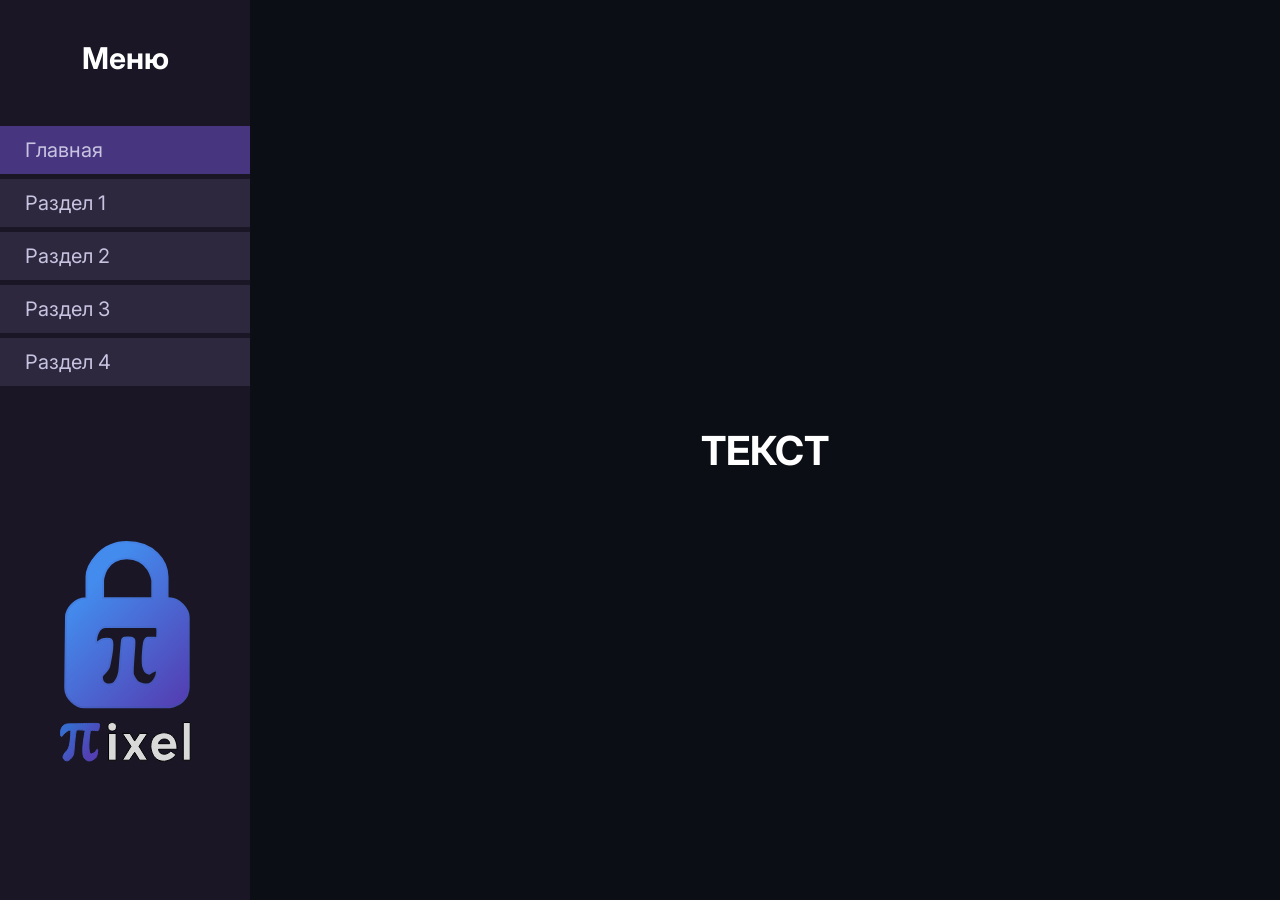
==== index.html @ 083591e0 "Add files via upload" ====
<!DOCTYPE html>
<html lang="en">
<head>
    <meta charset="UTF-8">
    <meta name="viewport" content="width=device-width, initial-scale=1.0">
    <title>Проект</title>
    <link rel="stylesheet" href="CSS/style-index.css">
    <link rel="shortcut icon" href="IMG/favicon.svg" type="image/x-icon">
</head>
<body>
    <aside class="sidebar">
        <h2 >Меню</h2>
        <nav>
            <ul>
                <li><a href="index.html" class="sidebar__active-link">Главная</a></li>
                <li><a href="section1.html">Раздел 1</a></li>
                <li><a href="section2.html">Раздел 2</a></li>
                <li><a href="section3.html">Раздел 3</a></li>
                <li><a href="section4.html">Раздел 4</a></li>
            </ul>
            <img src="IMG/logo.svg" class="logo">
        </nav>
    </aside>
    <main>
        <h1 class="main__container">ТЕКСТ</h1>
    </main>
</body>
</html>
---- CSS/style-index.css ----
@import url('https://fonts.googleapis.com/css2?family=Inter:ital,opsz,wght@0,14..32,100..900;1,14..32,100..900&display=swap');

* {
    margin: 0;
    padding: 0;
    box-sizing: border-box;
}

body {
    font-family: "Inter", sans-serif;
    font-weight: 400;
    color: #fff;
    font-size: 20px;
}

.sidebar {
    width: 250px;
    background: #1A1625;
    height: 100vh;
    padding: 20px 0;
    position: fixed;
}

.sidebar h2 {
    text-align: center;
    padding: 20px;
    margin-bottom: 30px;
}

aside nav ul {
    list-style: none;
    position: relative;
}

aside nav img {
    position: relative;
    display: block;
    margin-inline: auto;
    top: 150px;
}

aside nav ul li {
    margin-bottom: 5px;
}

aside nav ul li a {
    text-decoration: none;
    color: #C7C3E1;
    background: #2D283E;
    display: block;
    padding: 12px 25px;
    transition: all 0.3s ease;
}

aside nav ul li a:hover {
    background-color: #4a4559;
    padding-left: 35px;
}

.sidebar__active-link {
    background-color: #47367f;
}

aside nav ul li a:active {
    background-color: #47367f;
}

main {
    height: 100vh;
    margin-left: 250px;
    background-color: #0B0E14;
}

.main__container {
    display: flex;
    justify-content: center;
    align-items: center;
    height: 100vh;
}
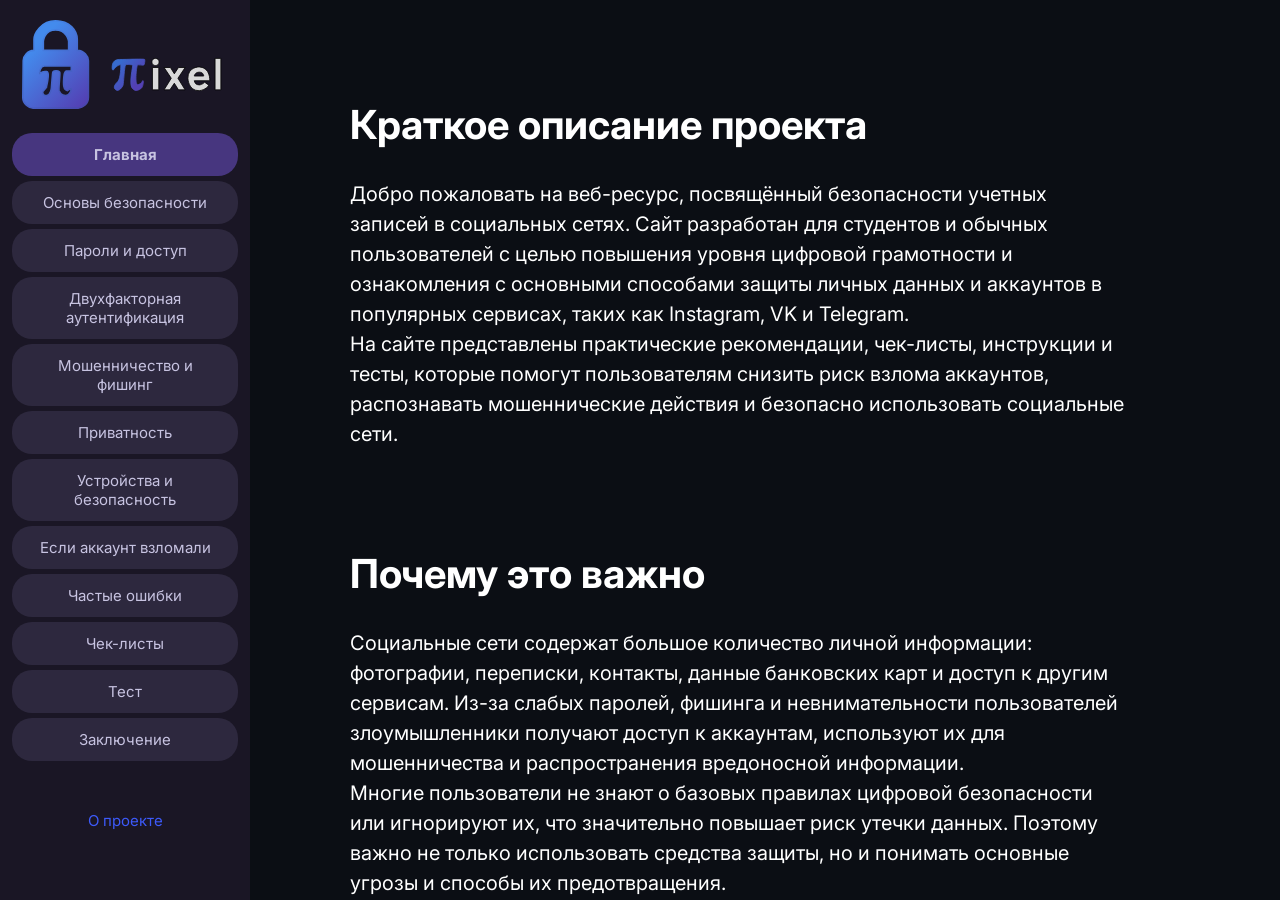
==== commit c8220da6: "Add files via upload" ====
--- a/index.html
+++ b/index.html
@@ -3,26 +3,42 @@
 <head>
     <meta charset="UTF-8">
     <meta name="viewport" content="width=device-width, initial-scale=1.0">
-    <title>Проект</title>
-    <link rel="stylesheet" href="CSS/style-index.css">
+    <title>Pixel | Главная</title>
+    <link rel="stylesheet" href="CSS/style-section.css">
     <link rel="shortcut icon" href="IMG/favicon.svg" type="image/x-icon">
 </head>
 <body>
     <aside class="sidebar">
-        <h2 >Меню</h2>
         <nav>
+            <img src="IMG/logo-aside.svg" class="logo-aside">
             <ul>
-                <li><a href="index.html" class="sidebar__active-link">Главная</a></li>
-                <li><a href="section1.html">Раздел 1</a></li>
-                <li><a href="section2.html">Раздел 2</a></li>
-                <li><a href="section3.html">Раздел 3</a></li>
-                <li><a href="section4.html">Раздел 4</a></li>
+                <li><a href="index.html" class="sidebar__active-link"><b>Главная</b></a></li>
+                <li><a href="section1.html">Основы безопасности</a></li>
+                <li><a href="section2.html">Пароли и доступ</a></li>
+                <li><a href="section3.html">Двухфакторная аутентификация</a></li>
+                <li><a href="section4.html">Мошенничество и фишинг</a></li>
+                <li><a href="section5.html">Приватность</a></li>
+                <li><a href="">Устройства и безопасность</a></li>
+                <li><a href="">Если аккаунт взломали</a></li>
+                <li><a href="">Частые ошибки</a></li>
+                <li><a href="">Чек-листы</a></li>
+                <li><a href="">Тест</a></li>
+                <li><a href="">Заключение</a></li>
             </ul>
-            <img src="IMG/logo.svg" class="logo">
+            <a href="#" id="about_project">О проекте</a>
         </nav>
     </aside>
     <main>
-        <h1 class="main__container">ТЕКСТ</h1>
+        <div class="container">
+            <h2 class="title__container">Краткое описание проекта</h2>
+            <p class="info__container">Добро пожаловать на веб-ресурс, посвящённый безопасности учетных записей в социальных сетях. Сайт разработан для студентов и обычных пользователей с целью повышения уровня цифровой грамотности и ознакомления с основными способами защиты личных данных и аккаунтов в популярных сервисах, таких как Instagram, VK и Telegram.<br>
+            На сайте представлены практические рекомендации, чек-листы, инструкции и тесты, которые помогут пользователям снизить риск взлома аккаунтов, распознавать мошеннические действия и безопасно использовать социальные сети.
+            </p>
+            <h2 class="title__container">Почему это важно</h2>
+            <p class="info__container">Социальные сети содержат большое количество личной информации: фотографии, переписки, контакты, данные банковских карт и доступ к другим сервисам. Из-за слабых паролей, фишинга и невнимательности пользователей злоумышленники получают доступ к аккаунтам, используют их для мошенничества и распространения вредоносной информации.<br>
+            Многие пользователи не знают о базовых правилах цифровой безопасности или игнорируют их, что значительно повышает риск утечки данных. Поэтому важно не только использовать средства защиты, но и понимать основные угрозы и способы их предотвращения.
+            </p>
+        </div>
     </main>
 </body>
 </html>
--- a/CSS/style-section.css
+++ b/CSS/style-section.css
@@ -0,0 +1,159 @@
+@import url('https://fonts.googleapis.com/css2?family=Inter:ital,opsz,wght@0,14..32,100..900;1,14..32,100..900&display=swap');
+
+* {
+    margin: 0;
+    padding: 0;
+    box-sizing: border-box;
+}
+
+body {
+    font-family: "Inter", sans-serif;
+    font-weight: 400;
+    color: #fff;
+    font-size: 15px;
+    height: 100vh;           /* Добавлено: задаём высоту для body */
+    overflow: hidden;        /* Добавлено: убираем глобальную прокрутку */
+}
+
+.sidebar {
+    width: 250px;
+    background: #1A1625;
+    height: 100vh;
+    padding: 20px 0;
+    position: fixed;
+    overflow-y: auto;        /* Добавлено: включаем вертикальную прокрутку для панели */
+    top: 0;
+    left: 0;
+}
+
+/* Стилизация скроллбара для боковой панели (опционально, для красоты) */
+.sidebar::-webkit-scrollbar {
+    width: 5px;
+}
+
+.sidebar::-webkit-scrollbar-track {
+    background: #2D283E;
+}
+
+.sidebar::-webkit-scrollbar-thumb {
+    background: #47367f;
+    border-radius: 10px;
+}
+
+.logo-aside {
+    position: relative;
+    width: 200px;
+    left: 22px;
+    margin: 0 0 20px 0;
+}
+
+aside nav ul {
+    list-style: none;
+    position: relative;
+}
+
+aside nav ul li {
+    margin-bottom: 5px;
+    margin-right: 12px;
+    margin-left: 12px;
+}
+
+aside nav ul li a {
+    text-decoration: none;
+    color: #C7C3E1;
+    background: #2D283E;
+    display: block;
+    padding: 12px 25px;
+    border-radius: 20px;
+    text-align: center;
+    transition: all 0.3s ease;
+}
+
+.subsection {
+    margin-right: 50px;
+    margin-left: 12px;
+}
+
+.subsection__link {
+    font-size: 12px;
+    text-align: left;
+}
+
+aside nav ul li a:hover {
+    background-color: #4a4559;
+}
+
+.sidebar__active-link {
+    background-color: #47367f;
+}
+
+aside nav ul li a:active {
+    background-color: #47367f;
+}
+
+main {
+    margin-left: 250px;
+    background-color: #0B0E14;
+    position: relative;
+    height: 100vh;           /* Добавлено: высота на весь экран */
+    overflow-y: auto;        /* Добавлено: включаем вертикальную прокрутку для содержимого */
+}
+
+/* Стилизация скроллбара для основной области (опционально) */
+main::-webkit-scrollbar {
+    width: 8px;
+}
+
+main::-webkit-scrollbar-track {
+    background: #1A1625;
+}
+
+main::-webkit-scrollbar-thumb {
+    background: #47367f;
+    border-radius: 10px;
+}
+
+.container {
+    margin: 0 150px 0 100px;
+    padding-bottom: 100px;
+    padding-top: 0;
+}
+
+.container__1 {
+    margin: 0 150px 0 50px;
+}
+
+.title__container {
+    margin-top: 0;
+    padding-top: 100px;
+    margin-bottom: 30px;
+    font-size: 40px;
+}
+
+.info__container {
+    font-size: 20px;
+    line-height: 30px;
+}
+
+.title__container__mini {
+    margin-top: 0;
+    padding-top: 50px;
+    margin-bottom: 20px;
+    font-size: 25px;
+}
+
+.list {
+    margin-left: 30px;
+}
+
+#list__mini {
+    margin-left: 30px;
+}
+
+#about_project {
+    display: block;
+    text-align: center;
+    color: #3D5AFA;
+    margin-top: 50px;
+    text-decoration: none;
+}
